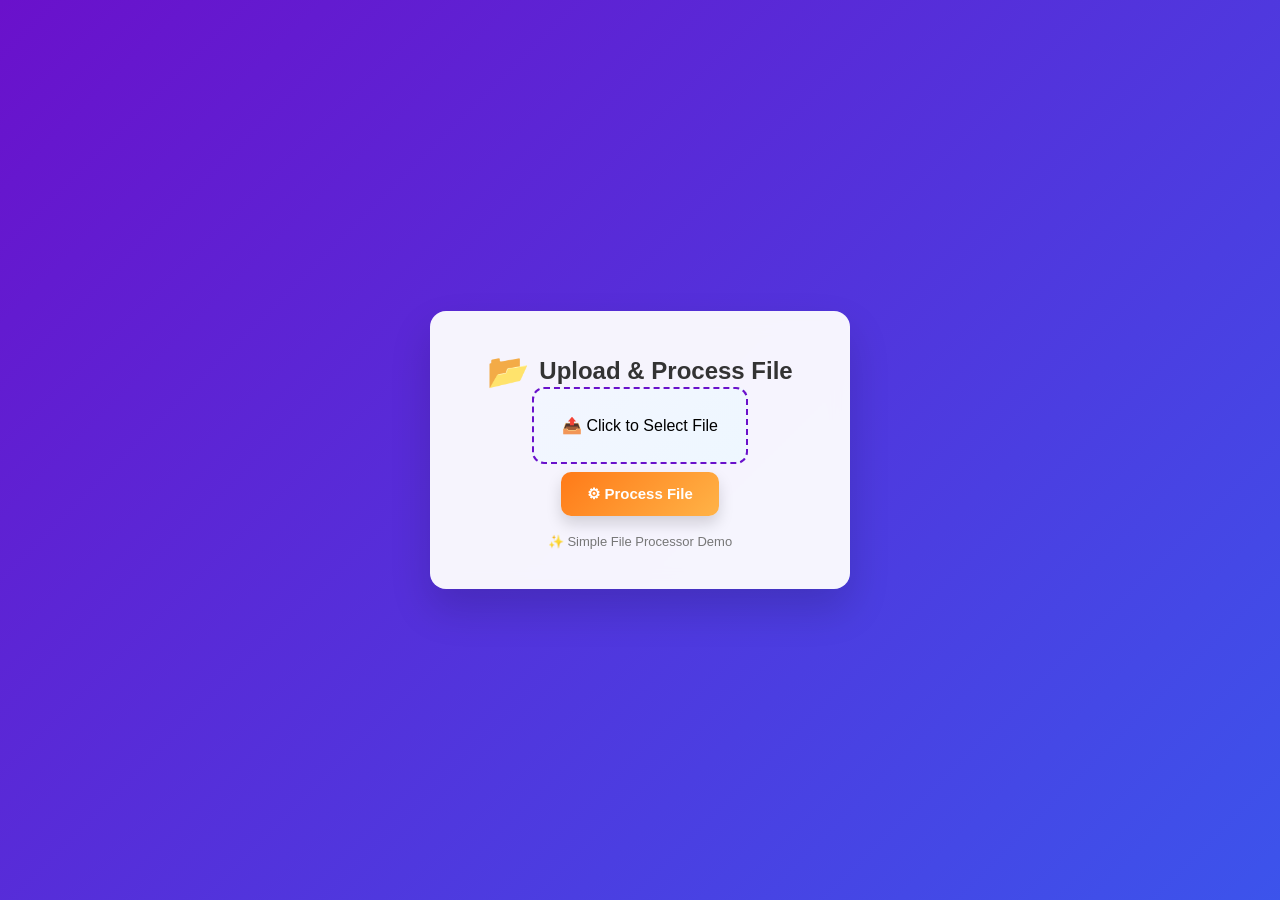
==== upload.html @ 5d0201dc "Added HTML UI files" ====
<!DOCTYPE html>
<html lang="en">
<head>
<meta charset="UTF-8">
<title>Upload & Process File</title>
<link rel="stylesheet" href="style.css">
</head>

<body>

<div class="box">

<div class="title">
<span>📂</span>
<h2>Upload & Process File</h2>
</div>

<label class="upload-area">
📤 Click to Select File
<input type="file" id="fileInput">
</label>

<p id="filePath" class="file-name"></p>

<button onclick="processFile()">⚙ Process File</button>

<div class="progress" id="progress">
<div class="progress-bar" id="bar"></div>
</div>

<div class="download">
<a id="downloadBtn" style="display:none;">
<button>⬇ Download Processed File</button>
</a>
</div>

<footer>
✨ Simple File Processor Demo
</footer>

</div>

<script src="script.js"></script>

</body>
</html>
---- style.css ----
*{
margin:0;
padding:0;
box-sizing:border-box;
font-family:'Segoe UI',sans-serif;
}

body{
height:100vh;
display:flex;
justify-content:center;
align-items:center;
background:linear-gradient(135deg,#6a11cb,#2575fc,#00c9ff);
background-size:300% 300%;
animation:bgMove 10s infinite alternate;
}

@keyframes bgMove{
0%{background-position:left;}
100%{background-position:right;}
}

.box{
width:420px;
padding:40px;
border-radius:16px;
background:rgba(255,255,255,0.95);
backdrop-filter:blur(10px);
box-shadow:0 20px 40px rgba(0,0,0,0.15);
text-align:center;
}

.title{
display:flex;
align-items:center;
justify-content:center;
gap:10px;
margin-bottom:25px;
}

.title span{
font-size:34px;
}

.title h2{
color:#333;
font-weight:600;
}

.upload-area{
border:2px dashed #6a11cb;
padding:28px;
border-radius:12px;
background:linear-gradient(135deg,#f3f6ff,#eef7ff);
cursor:pointer;
transition:0.3s;
font-weight:500;
}

.upload-area:hover{
transform:scale(1.03);
background:linear-gradient(135deg,#e6ebff,#e6f4ff);
}

input[type=file]{
display:none;
}

.file-name{
margin-top:12px;
font-size:14px;
color:#444;
}

button{
margin-top:25px;
padding:13px 26px;
border:none;
border-radius:10px;
background:linear-gradient(135deg,#ff7a18,#ffb347);
color:white;
font-size:15px;
font-weight:600;
cursor:pointer;
transition:0.3s;
box-shadow:0 8px 15px rgba(0,0,0,0.15);
}

button:hover{
transform:translateY(-2px);
box-shadow:0 12px 18px rgba(0,0,0,0.2);
}

.progress{
margin-top:20px;
height:8px;
background:#e0e0e0;
border-radius:6px;
overflow:hidden;
display:none;
}

.progress-bar{
height:100%;
width:0%;
background:linear-gradient(90deg,#00c9ff,#92fe9d);
transition:width 1.2s;
}

.download button{
background:linear-gradient(135deg,#43e97b,#38f9d7);
margin-top:15px;
}

footer{
margin-top:18px;
font-size:13px;
color:#777;
}
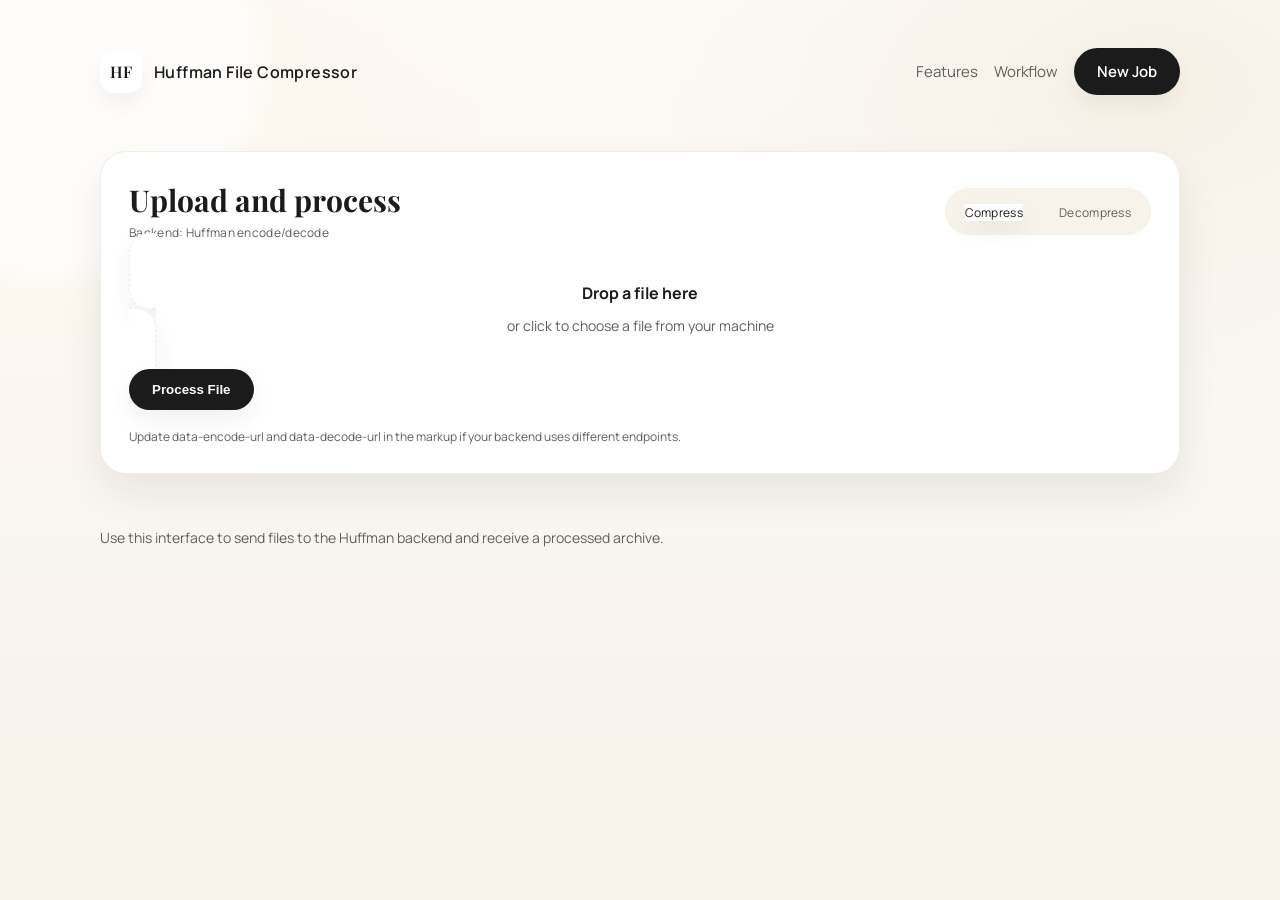
==== commit 41b69e4b: "ui changes" ====
--- a/upload.html
+++ b/upload.html
@@ -2,45 +2,74 @@
 <html lang="en">
 <head>
 <meta charset="UTF-8">
-<title>Upload & Process File</title>
+<meta name="viewport" content="width=device-width, initial-scale=1.0">
+<title>Huffman File Compressor</title>
 <link rel="stylesheet" href="style.css">
 </head>
 
 <body>
+<main class="app" data-encode-url="/encode" data-decode-url="/decode">
+<header class="nav">
+<a class="brand" href="index.html">
+<span class="brand-mark">HF</span>
+<span>Huffman File Compressor</span>
+</a>
+<nav class="nav-links">
+<a href="index.html#features">Features</a>
+<a href="index.html#workflow">Workflow</a>
+<a href="upload.html" class="btn">New Job</a>
+</nav>
+</header>
 
-<div class="box">
-
-<div class="title">
-<span>📂</span>
-<h2>Upload & Process File</h2>
+<section class="panel">
+<div class="panel-header">
+<div>
+<h1>Upload and process</h1>
+<span>Backend: Huffman encode/decode</span>
+</div>
+<div class="mode-toggle" role="radiogroup" aria-label="Compression mode">
+<label>
+<input type="radio" name="mode" value="encode" checked>
+<span>Compress</span>
+</label>
+<label>
+<input type="radio" name="mode" value="decode">
+<span>Decompress</span>
+</label>
+</div>
 </div>
 
-<label class="upload-area">
-📤 Click to Select File
-<input type="file" id="fileInput">
+<form id="uploadForm">
+<label class="dropzone" id="dropzone">
+<div>
+<strong>Drop a file here</strong>
+<p class="file-meta">or click to choose a file from your machine</p>
+</div>
+<input type="file" id="fileInput" required>
 </label>
 
-<p id="filePath" class="file-name"></p>
+<p id="filePath" class="file-meta"></p>
 
-<button onclick="processFile()">⚙ Process File</button>
+<button class="btn" type="submit" id="submitBtn">Process File</button>
 
 <div class="progress" id="progress">
 <div class="progress-bar" id="bar"></div>
 </div>
 
-<div class="download">
-<a id="downloadBtn" style="display:none;">
-<button>⬇ Download Processed File</button>
-</a>
+<p id="statusMsg" class="status"></p>
+
+<div class="result" id="result">
+<a id="downloadBtn" href="#">Download processed file</a>
+<span id="resultMeta" class="file-meta"></span>
 </div>
 
-<footer>
-✨ Simple File Processor Demo
-</footer>
+<p class="note">Update data-encode-url and data-decode-url in the markup if your backend uses different endpoints.</p>
+</form>
+</section>
 
-</div>
+<p class="footer">Use this interface to send files to the Huffman backend and receive a processed archive.</p>
+</main>
 
 <script src="script.js"></script>
-
 </body>
 </html>
--- a/style.css
+++ b/style.css
@@ -1,101 +1,382 @@
+@import url("https://fonts.googleapis.com/css2?family=Space+Grotesk:wght@400;500;600;700&family=IBM+Plex+Mono:wght@400;500&display=swap");
+
+@import url("https://fonts.googleapis.com/css2?family=Playfair+Display:wght@500;600;700&family=Manrope:wght@400;500;600&display=swap");
+
 *{
 margin:0;
 padding:0;
 box-sizing:border-box;
-font-family:'Segoe UI',sans-serif;
+}
+
+:root{
+--ink:#1b1b1b;
+--muted:#5f5f5f;
+--surface:#ffffff;
+--surface-2:#f7f2ea;
+--accent:#1b1b1b;
+--border:rgba(27,27,27,0.08);
+--shadow:0 18px 40px rgba(20,20,20,0.08);
+--shadow-soft:0 10px 24px rgba(20,20,20,0.06);
+--font-sans:"Manrope","Segoe UI",sans-serif;
+--font-serif:"Playfair Display","Times New Roman",serif;
 }
 
 body{
-height:100vh;
-display:flex;
+min-height:100vh;
+font-family:var(--font-sans);
+color:var(--ink);
+background:radial-gradient(1100px 700px at 10% 15%,#fdf8ef 0%,rgba(253,248,239,0) 60%),
+radial-gradient(900px 600px at 90% 10%,#f7f1e7 0%,rgba(247,241,231,0) 55%),
+linear-gradient(180deg,#fcfaf6 0%,#f7f2ea 100%);
+position:relative;
+overflow-x:hidden;
+}
+
+body::before{
+content:"";
+position:fixed;
+width:420px;
+height:420px;
+top:-140px;
+left:-160px;
+border-radius:50%;
+background:rgba(255,255,255,0.7);
+filter:blur(12px);
+z-index:-1;
+}
+
+a{
+text-decoration:none;
+color:inherit;
+}
+
+.site,
+.app{
+width:min(1080px,92vw);
+margin:0 auto;
+padding:48px 0 70px;
+}
+
+.nav{
+display:flex;
+align-items:center;
+justify-content:space-between;
+gap:20px;
+margin-bottom:32px;
+}
+
+.brand{
+display:flex;
+align-items:center;
+gap:12px;
+font-weight:600;
+letter-spacing:0.4px;
+}
+
+.brand-mark{
+width:42px;
+height:42px;
+border-radius:14px;
+background:#fff;
+display:flex;
+align-items:center;
 justify-content:center;
-align-items:center;
-background:linear-gradient(135deg,#6a11cb,#2575fc,#00c9ff);
-background-size:300% 300%;
-animation:bgMove 10s infinite alternate;
-}
-
-@keyframes bgMove{
-0%{background-position:left;}
-100%{background-position:right;}
-}
-
-.box{
-width:420px;
-padding:40px;
-border-radius:16px;
-background:rgba(255,255,255,0.95);
-backdrop-filter:blur(10px);
-box-shadow:0 20px 40px rgba(0,0,0,0.15);
+font-family:var(--font-serif);
+box-shadow:var(--shadow-soft);
+}
+
+.nav-links{
+display:flex;
+align-items:center;
+gap:16px;
+font-size:15px;
+color:var(--muted);
+}
+
+.nav-links a:hover{
+color:var(--ink);
+}
+
+.hero{
+display:grid;
+grid-template-columns:1.15fr 0.85fr;
+gap:32px;
+align-items:center;
+margin-bottom:48px;
+}
+
+.hero-title{
+font-family:var(--font-serif);
+font-size:clamp(34px,4vw,50px);
+line-height:1.15;
+margin-bottom:16px;
+}
+
+.hero-subtitle{
+color:var(--muted);
+font-size:17px;
+line-height:1.7;
+margin-bottom:22px;
+}
+
+.hero-actions{
+display:flex;
+gap:12px;
+flex-wrap:wrap;
+}
+
+.btn{
+display:inline-flex;
+align-items:center;
+justify-content:center;
+gap:8px;
+padding:12px 22px;
+border-radius:999px;
+border:1px solid transparent;
+background:var(--accent);
+color:#fff;
+font-weight:600;
+box-shadow:var(--shadow-soft);
+transition:transform 0.2s ease,box-shadow 0.2s ease;
+}
+
+.btn:hover{
+transform:translateY(-1px);
+box-shadow:var(--shadow);
+}
+
+.btn.secondary{
+background:#fff;
+color:var(--ink);
+border-color:var(--border);
+box-shadow:var(--shadow-soft);
+}
+
+.hero-card{
+background:var(--surface);
+border-radius:24px;
+padding:26px;
+border:1px solid var(--border);
+box-shadow:var(--shadow);
+}
+
+.hero-card h3{
+font-family:var(--font-serif);
+font-size:20px;
+margin-bottom:12px;
+}
+
+.hero-card p{
+color:var(--muted);
+line-height:1.6;
+margin-bottom:16px;
+}
+
+.stats{
+display:grid;
+grid-template-columns:repeat(auto-fit,minmax(160px,1fr));
+gap:14px;
+margin-top:24px;
+}
+
+.stat{
+background:#fff;
+border-radius:18px;
+padding:16px;
+border:1px solid var(--border);
+box-shadow:var(--shadow-soft);
+}
+
+.stat strong{
+display:block;
+font-family:var(--font-serif);
+font-size:18px;
+}
+
+.section{
+margin-bottom:44px;
+}
+
+.section h2{
+font-family:var(--font-serif);
+font-size:26px;
+margin-bottom:18px;
+}
+
+.cards{
+display:grid;
+grid-template-columns:repeat(auto-fit,minmax(220px,1fr));
+gap:18px;
+}
+
+.card{
+background:var(--surface);
+border-radius:22px;
+padding:22px;
+border:1px solid var(--border);
+box-shadow:var(--shadow-soft);
+}
+
+.card h3{
+font-family:var(--font-serif);
+font-size:20px;
+margin-bottom:10px;
+}
+
+.card p{
+color:var(--muted);
+line-height:1.6;
+}
+
+.steps{
+display:grid;
+grid-template-columns:repeat(auto-fit,minmax(200px,1fr));
+gap:16px;
+}
+
+.step{
+background:#fff;
+border-radius:20px;
+padding:20px;
+border:1px solid var(--border);
+box-shadow:var(--shadow-soft);
+}
+
+.step span{
+display:inline-flex;
+align-items:center;
+justify-content:center;
+width:34px;
+height:34px;
+border-radius:12px;
+background:#f0ebe2;
+color:var(--ink);
+font-weight:600;
+margin-bottom:10px;
+}
+
+.cta{
+background:#fff;
+border-radius:26px;
+padding:26px;
+color:var(--ink);
+display:flex;
+flex-direction:column;
+gap:14px;
+border:1px solid var(--border);
+box-shadow:var(--shadow);
+}
+
+.cta p{
+color:var(--muted);
+}
+
+.cta .btn{
+background:var(--ink);
+color:#fff;
+}
+
+.footer{
+margin-top:30px;
+color:var(--muted);
+font-size:14px;
+}
+
+.app{
+display:grid;
+gap:24px;
+}
+
+.panel{
+background:var(--surface);
+border-radius:26px;
+padding:28px;
+border:1px solid var(--border);
+box-shadow:var(--shadow);
+}
+
+.panel-header{
+display:flex;
+align-items:center;
+justify-content:space-between;
+gap:12px;
+margin-bottom:18px;
+}
+
+.panel-header h1{
+font-family:var(--font-serif);
+font-size:30px;
+}
+
+.panel-header span{
+font-size:12px;
+color:var(--muted);
+letter-spacing:0.3px;
+}
+
+.mode-toggle{
+display:flex;
+gap:8px;
+background:var(--surface-2);
+padding:6px;
+border-radius:999px;
+}
+
+.mode-toggle label{
+cursor:pointer;
+padding:8px 14px;
+border-radius:999px;
+font-size:14px;
+color:var(--muted);
+}
+
+.mode-toggle input{
+display:none;
+}
+
+.mode-toggle input:checked + span{
+background:#fff;
+color:var(--ink);
+box-shadow:var(--shadow-soft);
+}
+
+.dropzone{
+border:1px dashed var(--border);
+border-radius:20px;
+padding:26px;
 text-align:center;
-}
-
-.title{
-display:flex;
-align-items:center;
-justify-content:center;
-gap:10px;
-margin-bottom:25px;
-}
-
-.title span{
-font-size:34px;
-}
-
-.title h2{
-color:#333;
-font-weight:600;
-}
-
-.upload-area{
-border:2px dashed #6a11cb;
-padding:28px;
-border-radius:12px;
-background:linear-gradient(135deg,#f3f6ff,#eef7ff);
-cursor:pointer;
-transition:0.3s;
-font-weight:500;
-}
-
-.upload-area:hover{
-transform:scale(1.03);
-background:linear-gradient(135deg,#e6ebff,#e6f4ff);
-}
-
-input[type=file]{
+background:#fff;
+transition:border-color 0.2s ease,background 0.2s ease,transform 0.2s ease;
+box-shadow:var(--shadow-soft);
+}
+
+.dropzone.dragover{
+border-color:#b9b2a6;
+background:#fdf9f1;
+transform:scale(1.01);
+}
+
+.dropzone input{
 display:none;
 }
 
-.file-name{
+.file-meta{
 margin-top:12px;
 font-size:14px;
-color:#444;
-}
-
-button{
-margin-top:25px;
-padding:13px 26px;
-border:none;
-border-radius:10px;
-background:linear-gradient(135deg,#ff7a18,#ffb347);
-color:white;
-font-size:15px;
-font-weight:600;
-cursor:pointer;
-transition:0.3s;
-box-shadow:0 8px 15px rgba(0,0,0,0.15);
-}
-
-button:hover{
-transform:translateY(-2px);
-box-shadow:0 12px 18px rgba(0,0,0,0.2);
+color:var(--muted);
+}
+
+.status{
+margin-top:16px;
+font-size:14px;
+color:var(--muted);
 }
 
 .progress{
-margin-top:20px;
-height:8px;
-background:#e0e0e0;
-border-radius:6px;
+margin-top:16px;
+height:6px;
+background:#eee8df;
+border-radius:999px;
 overflow:hidden;
 display:none;
 }
@@ -103,17 +384,45 @@
 .progress-bar{
 height:100%;
 width:0%;
-background:linear-gradient(90deg,#00c9ff,#92fe9d);
-transition:width 1.2s;
-}
-
-.download button{
-background:linear-gradient(135deg,#43e97b,#38f9d7);
-margin-top:15px;
-}
-
-footer{
+background:linear-gradient(90deg,#1b1b1b,#5b5b5b);
+transition:width 0.6s ease;
+}
+
+.result{
 margin-top:18px;
-font-size:13px;
-color:#777;
+display:none;
+gap:12px;
+align-items:center;
+}
+
+.result a{
+color:var(--ink);
+font-weight:600;
+text-decoration:underline;
+}
+
+.note{
+margin-top:18px;
+font-size:12px;
+color:var(--muted);
+}
+
+@media (max-width:900px){
+.hero{
+grid-template-columns:1fr;
+}
+}
+
+@media (max-width:700px){
+.nav{
+flex-direction:column;
+align-items:flex-start;
+}
+.nav-links{
+flex-wrap:wrap;
+}
+.panel-header{
+flex-direction:column;
+align-items:flex-start;
+}
 }
